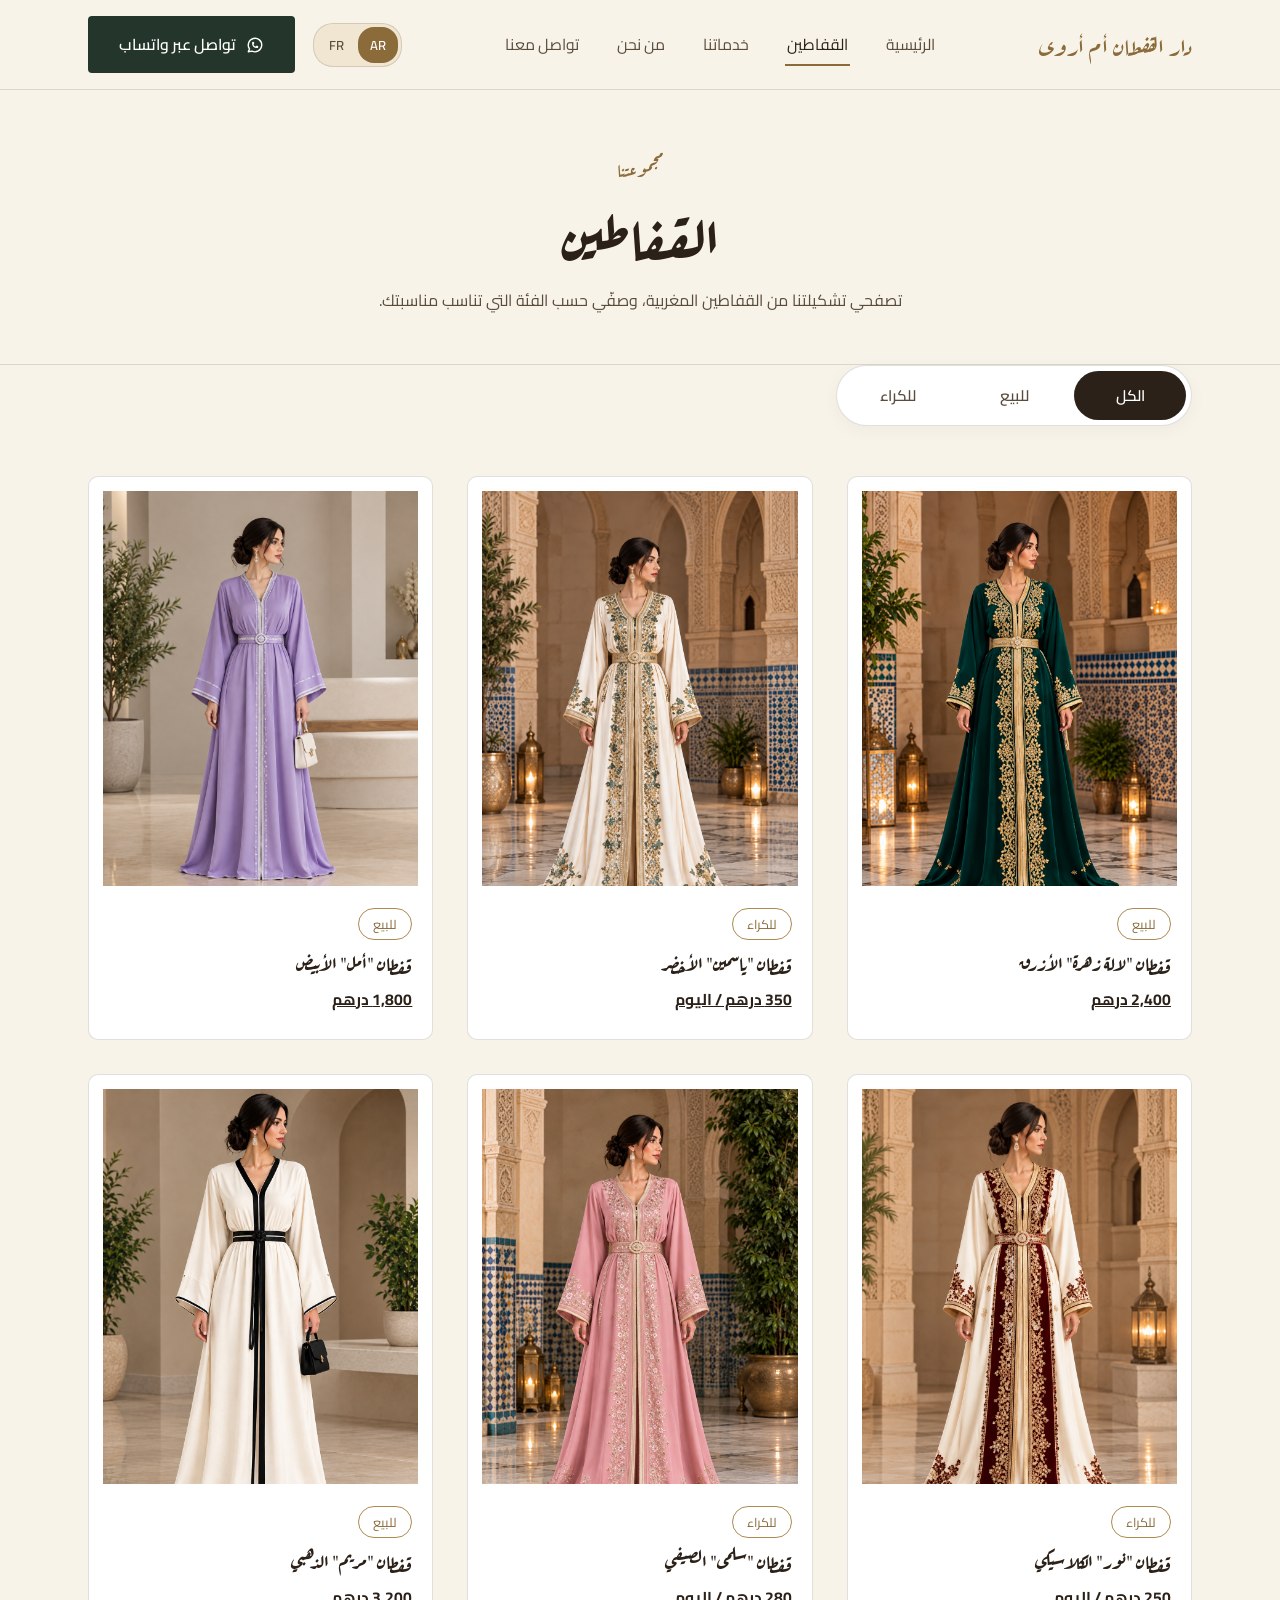
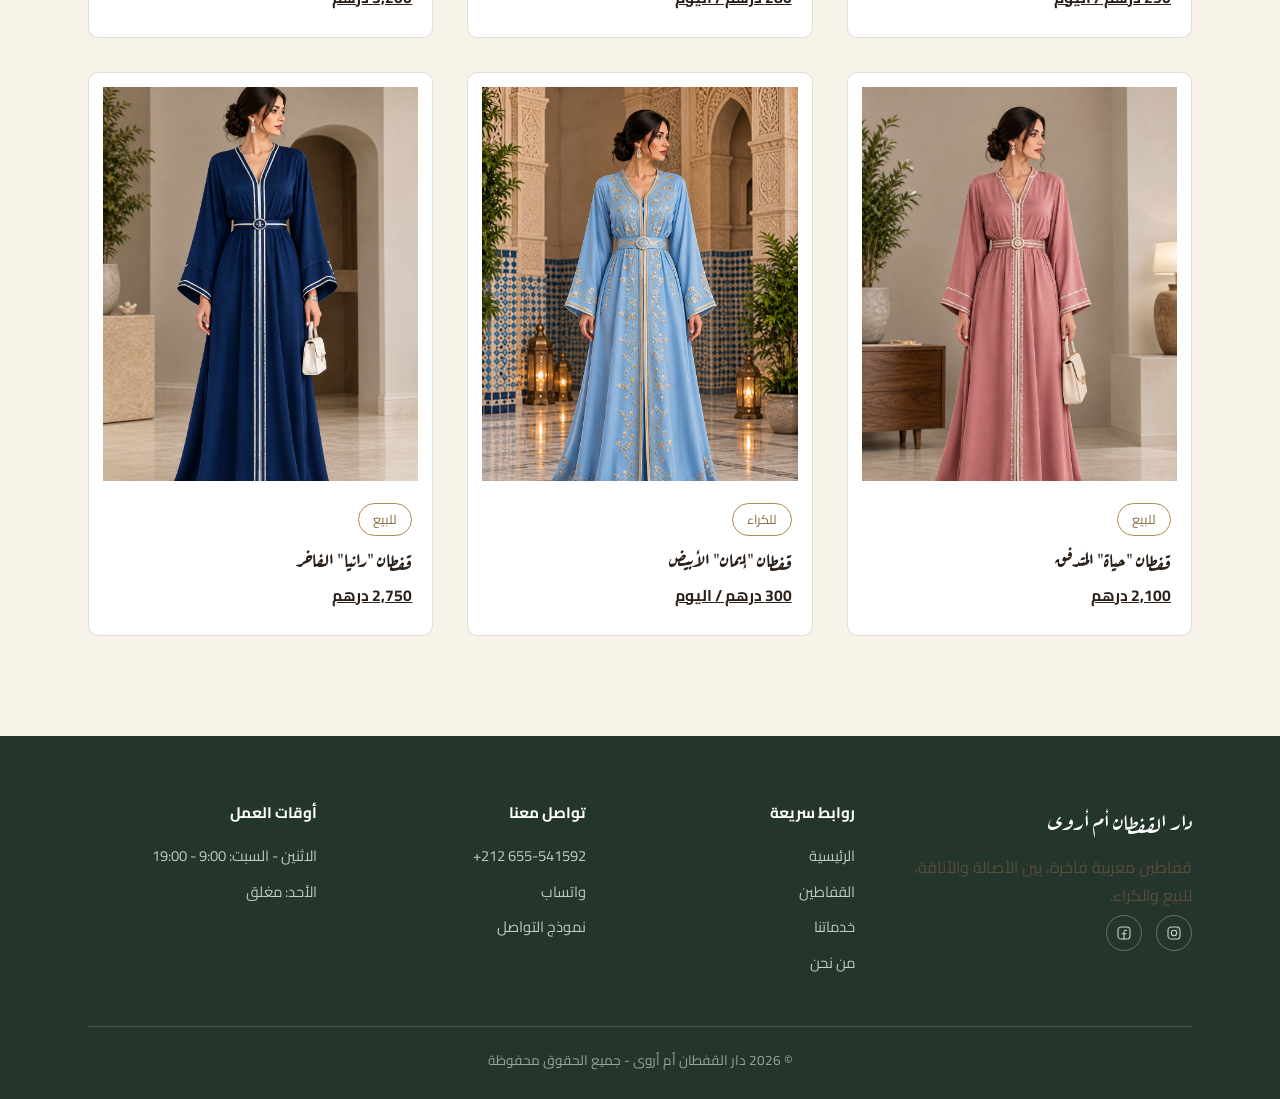
==== caftans.html @ d57d24d6 "Add files via upload" ====
<!DOCTYPE html>
<html lang="ar" dir="rtl">
<head>
<meta charset="UTF-8">
<meta name="viewport" content="width=device-width, initial-scale=1.0">
<title data-i18n="caf_title">القفاطين | دار القفطان أم أروى</title>
<meta name="description" content="تصفحي مجموعة قفاطين دار القفطان أم أروى: قفاطين الأعراس، المناسبات، والتصاميم العصرية، للبيع والكراء بمدينة تاحناوت." data-i18n-attr="content:caf_meta_desc">
<link rel="preconnect" href="https://fonts.googleapis.com">
<link rel="preconnect" href="https://fonts.gstatic.com" crossorigin>
<link href="https://fonts.googleapis.com/css2?family=Aref+Ruqaa:wght@400;700&family=Cormorant+Garamond:ital,wght@1,600&family=Cairo:wght@400;500;600;700&display=swap" rel="stylesheet">
<link rel="stylesheet" href="style.css">
</head>
<body>

<!-- ============ Header / Navbar ============ -->
<header class="site-header">
  <div class="nav-wrap">
    <a href="index.html" class="logo"><span data-i18n="brand_prefix">دار القفطان</span> <span data-i18n="brand_name">أم أروى</span></a>

    <nav class="nav-links">
      <a href="index.html" data-i18n="nav_home">الرئيسية</a>
      <a href="caftans.html" class="active" data-i18n="nav_caftans">القفاطين</a>
      <a href="services.html" data-i18n="nav_services">خدماتنا</a>
      <a href="about.html" data-i18n="nav_about">من نحن</a>
      <a href="contact.html" data-i18n="nav_contact">تواصل معنا</a>
    </nav>

    <div class="nav-cta">
      <div class="lang-switch" role="group" data-i18n-attr="aria-label:lang_switch_aria">
        <button type="button" class="lang-btn active" data-lang="ar">AR</button>
        <button type="button" class="lang-btn" data-lang="fr">FR</button>
      </div>
      <a class="btn btn-whatsapp" href="https://wa.me/212655541592" target="_blank" rel="noopener">
        <svg viewBox="0 0 24 24" fill="none" stroke="currentColor" stroke-width="1.8" stroke-linecap="round" stroke-linejoin="round"><path d="M3 21l1.65-3.8a9 9 0 1 1 3.4 2.9L3 21"/><path d="M9 10a.5.5 0 0 0 1 0v-1a.5.5 0 0 0-1 0v1a5 5 0 0 0 5 5h1a.5.5 0 0 0 0-1h-1a.5.5 0 0 0 0 1"/></svg>
        <span data-i18n="whatsapp_short">تواصل عبر واتساب</span>
      </a>
    </div>

    <button class="hamburger" aria-label="فتح القائمة" data-i18n-attr="aria-label:hamburger_aria">
      <span></span><span></span><span></span>
    </button>
  </div>

  <div class="mobile-panel">
    <a href="index.html" data-i18n="nav_home">الرئيسية</a>
    <a href="caftans.html" data-i18n="nav_caftans">القفاطين</a>
    <a href="services.html" data-i18n="nav_services">خدماتنا</a>
    <a href="about.html" data-i18n="nav_about">من نحن</a>
    <a href="contact.html" data-i18n="nav_contact">تواصل معنا</a>
    <a href="https://wa.me/212655541592" target="_blank" rel="noopener" style="color:var(--gold-deep); font-weight:700;" data-i18n="whatsapp_short">تواصل عبر واتساب</a>
    <div class="lang-switch" role="group" data-i18n-attr="aria-label:lang_switch_aria">
      <button type="button" class="lang-btn active" data-lang="ar">AR</button>
      <button type="button" class="lang-btn" data-lang="fr">FR</button>
    </div>
  </div>
</header>

<!-- ============ Page header ============ -->
<section class="page-header">
  <div class="container">
    <span class="eyebrow-gold" data-i18n="caf_header_eyebrow">مجموعتنا</span>
    <h1 data-i18n="caf_header_h1">القفاطين</h1>
    <p data-i18n="caf_header_p">تصفحي تشكيلتنا من القفاطين المغربية، وصفّي حسب الفئة التي تناسب مناسبتك.</p>
  </div>
</section>

<!-- ============ Filter bar ============ -->
<div class="container">
  <div class="filter-bar">
    <button class="filter-btn active" data-filter="all" data-i18n="filter_all">الكل</button>
    
  
    <button class="filter-btn" data-filter="sale" data-i18n="filter_sale">للبيع</button>
    <button class="filter-btn" data-filter="rent" data-i18n="filter_rent">للكراء</button>
  </div>
</div>

<!-- ============ Gallery ============
  هيكل المعرض:
  • المجموعة 1 (4 بطاقات): البطاقات 2، 4، 5، 8  ← data-category="rent occasions"  (للكراء + قفاطين المناسبات)
  • المجموعة 2 (5 بطاقات): البطاقات 1، 3، 6، 7، 9 ← data-category="sale modern"      (للبيع + تصاميم عصرية)
  • فلتر "الكل" يعرض البطاقات التسع.

  طريقة التعديل:
  • رابط الصورة: غيّري src داخل <img> في كل بطاقة.
  • نقل بطاقة من مجموعة إلى أخرى: بدّلي data-category (rent occasions  أو  sale modern).
  • النصوص (الاسم، الوصف، السعر، الوسم): تُعدَّل في i18n.js (caf1_... إلى caf9_...).
============================================ -->
<div class="container">
  <div class="gallery-grid">

    <!-- بطاقة 1 --> 
    <div class="caftan-card" data-category="rent accations">
      <div class="img-wrap"><img src="1.png" alt="قفطان مغربي أزرق للأعراس" data-i18n-attr="alt:caf1_alt"></div>
      <div class="card-body">
        <span class="tag" data-i18n="caf1_tag">للبيع</span>
        <h3 data-i18n="caf1_title">قفطان "لالة زهرة" الأزرق</h3>
      
        <span class="price" data-i18n="caf1_price">2,400 درهم</span>
      </div>
    </div>

    <!-- بطاقة 2 --> 
    <div class="caftan-card" data-category="rent occasions">
      <div class="img-wrap"><img src="2.png" alt="قفطان مغربي أخضر عصري" data-i18n-attr="alt:caf2_alt"></div>
      <div class="card-body">
        <span class="tag" data-i18n="caf2_tag">للكراء</span>
        <h3 data-i18n="caf2_title">قفطان "ياسمين" الأخضر</h3>
      
        <span class="price" data-i18n="caf2_price">350 درهم / اليوم</span>
      </div>
    </div>

    <!-- بطاقة 3 --> 
    <div class="caftan-card" data-category="sale modern">
      <div class="img-wrap"><img src="9.png" alt="قفطان مغربي أبيض بالدانتيل" data-i18n-attr="alt:caf3_alt"></div>
      <div class="card-body">
        <span class="tag" data-i18n="caf3_tag">للبيع</span>
        <h3 data-i18n="caf3_title">قفطان "أمل" الأبيض</h3>
        
        <span class="price" data-i18n="caf3_price">1,800 درهم</span>
      </div>
    </div>

    <!-- بطاقة 4 --> 
    <div class="caftan-card" data-category="rent occasions">
      <div class="img-wrap"><img src="3.png" alt="قفطان مغربي كلاسيكي أبيض" data-i18n-attr="alt:caf4_alt"></div>
      <div class="card-body">
        <span class="tag" data-i18n="caf4_tag">للكراء</span>
        <h3 data-i18n="caf4_title">قفطان "نور" الكلاسيكي</h3>
        
        <span class="price" data-i18n="caf4_price">250 درهم / اليوم</span>
      </div>
    </div>

    <!-- بطاقة 5 --> 
    <div class="caftan-card" data-category="rent occasions">
      <div class="img-wrap"><img src="4.png" alt="قفطان مغربي خفيف صيفي" data-i18n-attr="alt:caf5_alt"></div>
      <div class="card-body">
        <span class="tag" data-i18n="caf5_tag">للكراء</span>
        <h3 data-i18n="caf5_title">قفطان "سلمى" الصيفي</h3>
        
        <span class="price" data-i18n="caf5_price">280 درهم / اليوم</span>
      </div>
    </div>

    <!-- بطاقة 6 --> 
    <div class="caftan-card" data-category="sale modern">
      <div class="img-wrap"><img src="8.png" alt="قفطان مغربي فاخر بتطريز ذهبي" data-i18n-attr="alt:caf6_alt"></div>
      <div class="card-body">
        <span class="tag" data-i18n="caf6_tag">للبيع</span>
        <h3 data-i18n="caf6_title">قفطان "مريم" الذهبي</h3>
        
        <span class="price" data-i18n="caf6_price">3,200 درهم</span>
      </div>
    </div>

    <!-- بطاقة 7 --> 
    <div class="caftan-card" data-category="sale modern">
      <div class="img-wrap"><img src="7.png" alt="قفطان مغربي متدفق فاخر" data-i18n-attr="alt:caf7_alt"></div>
      <div class="card-body">
        <span class="tag" data-i18n="caf7_tag">للبيع</span>
        <h3 data-i18n="caf7_title">قفطان "حياة" المتدفق</h3>
        
        <span class="price" data-i18n="caf7_price">2,100 درهم</span>
      </div>
    </div>

    <!-- بطاقة 8 --> 
    <div class="caftan-card" data-category="rent occasions">
      <div class="img-wrap"><img src="5.png" alt="قفطان مغربي أبيض عصري" data-i18n-attr="alt:caf8_alt"></div>
      <div class="card-body">
        <span class="tag" data-i18n="caf8_tag">للكراء</span>
        <h3 data-i18n="caf8_title">قفطان "إيمان" الأبيض</h3>
        
        <span class="price" data-i18n="caf8_price">300 درهم / اليوم</span>
      </div>
    </div>

    <!-- بطاقة 9 --> 
    <div class="caftan-card" data-category="sale modern">
      <div class="img-wrap"><img src="6.png" alt="قفطان مغربي أبيض للمناسبات" data-i18n-attr="alt:caf9_alt"></div>
      <div class="card-body">
        <span class="tag" data-i18n="caf9_tag">للبيع</span>
        <h3 data-i18n="caf9_title">قفطان "رانيا" الفاخر</h3>
     
        <span class="price" data-i18n="caf9_price">2,750 درهم</span>
      </div>
    </div>

  </div>
</div>

<!-- ============ Modal ============ -->
<div class="modal-overlay" id="caftan-modal">
  <div class="modal-box">
    <button class="modal-close" aria-label="إغلاق" data-i18n-attr="aria-label:modal_close_aria">✕</button>
    <img class="modal-img" src="" alt="">
    <div class="modal-info">
      <div class="modal-price-row">
        <span class="tag modal-tag"></span>
        <span class="price modal-price"></span>
      </div>
      <h3 class="modal-title"></h3>
      <p class="modal-desc"></p>
      <a class="btn btn-whatsapp" href="https://wa.me/212655541592" target="_blank" rel="noopener">
        <svg viewBox="0 0 24 24" fill="none" stroke="currentColor" stroke-width="1.8" stroke-linecap="round" stroke-linejoin="round"><path d="M3 21l1.65-3.8a9 9 0 1 1 3.4 2.9L3 21"/><path d="M9 10a.5.5 0 0 0 1 0v-1a.5.5 0 0 0-1 0v1a5 5 0 0 0 5 5h1a.5.5 0 0 0 0-1h-1a.5.5 0 0 0 0 1"/></svg>
        <span data-i18n="modal_whatsapp">استفسار عبر واتساب</span>
      </a>
    </div>
  </div>
</div>

<!-- ============ Footer ============ -->
<footer class="site-footer">
  <div class="container">
    <div class="footer-grid">
      <div>
        <div class="footer-logo" data-i18n="brand_full">دار القفطان أم أروى</div>
        <p data-i18n="footer_tagline">قفاطين مغربية فاخرة، بين الأصالة والأناقة، للبيع والكراء.</p>
        <div class="footer-social">
          <a href="#" aria-label="Instagram"><svg viewBox="0 0 24 24" fill="none" stroke="currentColor" stroke-width="1.6" stroke-linecap="round" stroke-linejoin="round"><rect x="3" y="3" width="18" height="18" rx="5"/><circle cx="12" cy="12" r="4"/><circle cx="17.5" cy="6.5" r="0.8" fill="currentColor" stroke="none"/></svg></a>
          <a href="#" aria-label="Facebook"><svg viewBox="0 0 24 24" fill="none" stroke="currentColor" stroke-width="1.6" stroke-linecap="round" stroke-linejoin="round"><rect x="3" y="3" width="18" height="18" rx="5"/><path d="M16 8h-1.5a2.5 2.5 0 0 0-2.5 2.5V21M9 13h6"/></svg></a>
        </div>
      </div>
      <div class="footer-col">
        <h4 data-i18n="footer_quicklinks">روابط سريعة</h4>
        <a href="index.html" data-i18n="nav_home">الرئيسية</a>
        <a href="caftans.html" data-i18n="nav_caftans">القفاطين</a>
        <a href="services.html" data-i18n="nav_services">خدماتنا</a>
        <a href="about.html" data-i18n="nav_about">من نحن</a>
      </div>
      <div class="footer-col">
        <h4 data-i18n="footer_contact_title">تواصل معنا</h4>
        <a href="tel:+212655541592"><bdi dir="ltr">+212 655-541592</bdi></a>
        <a href="https://wa.me/212655541592" target="_blank" rel="noopener" data-i18n="footer_whatsapp_label">واتساب</a>
        <a href="contact.html" data-i18n="footer_contact_form">نموذج التواصل</a>
      </div>
      <div class="footer-col">
        <h4 data-i18n="footer_hours_title">أوقات العمل</h4>
        <p data-i18n="footer_hours_weekdays">الاثنين - السبت: 9:00 - 19:00</p>
        <p data-i18n="footer_hours_sunday">الأحد: مغلق</p>
      </div>
    </div>
    <div class="footer-bottom" data-i18n="footer_copyright">© 2026 دار القفطان أم أروى - جميع الحقوق محفوظة</div>
  </div>
</footer>

<script src="i18n.js"></script>
<script src="script.js"></script>
</body>
</html>
---- style.css ----
/* ==========================================================================
   دار القفطان أم أروى — Stylesheet
   Design language: Moroccan riad-arch imagery, antique gold on ivory,
   deep emerald for grounding sections. Two typefaces only:
   "Aref Ruqaa" (calligraphic serif) for display, "Cairo" for everything else.
   ========================================================================== */

:root {
  /* Color tokens */
  --cream: #F8F3E8;
  --cream-deep: #F0E6D2;
  --ink: #2B2118;
  --ink-soft: #5A4C3C;
  --gold: #AD8A50;
  --gold-deep: #8A6B39;
  --gold-pale: #E4D3AC;
  --green: #24352B;
  --green-soft: #33473A;
  --white: #FFFFFF;
  --line: rgba(43, 33, 24, 0.14);

  /* Type */
  --font-display: "Aref Ruqaa", serif;
  --font-body: "Cairo", sans-serif;

  /* Layout */
  --max-width: 1160px;
  --arch-radius: 260px 260px 12px 12px;
  --arch-radius-sm: 160px 160px 8px 8px;
}

/* ---------- Reset ---------- */
* { box-sizing: border-box; margin: 0; padding: 0; }

html { scroll-behavior: smooth; }

body {
  font-family: var(--font-body);
  background: var(--cream);
  color: var(--ink);
  line-height: 1.75;
  font-size: 16px;
  direction: rtl;
  text-align: right;
  -webkit-font-smoothing: antialiased;
}

img { max-width: 100%; display: block; }

a { color: inherit; text-decoration: none; }

ul { list-style: none; }

button { font-family: inherit; cursor: pointer; }

.container {
  max-width: var(--max-width);
  margin: 0 auto;
  padding: 0 28px;
}

/* Respect reduced motion */
@media (prefers-reduced-motion: reduce) {
  html { scroll-behavior: auto; }
  * { animation-duration: 0.01ms !important; transition-duration: 0.01ms !important; }
}

/* Visible keyboard focus */
a:focus-visible,
button:focus-visible,
input:focus-visible,
textarea:focus-visible {
  outline: 2px solid var(--gold-deep);
  outline-offset: 3px;
}

/* ---------- Typography ---------- */
h1, h2, h3, .display {
  font-family: var(--font-display);
  font-weight: 700;
  color: var(--ink);
  line-height: 1.35;
}

h1 { font-size: clamp(2.4rem, 4.6vw, 3.6rem); }
h2 { font-size: clamp(1.9rem, 3.2vw, 2.5rem); }
h3 { font-size: 1.35rem; }

p { color: var(--ink-soft); max-width: 62ch; }

.eyebrow-gold {
  display: inline-block;
  color: var(--gold-deep);
  font-family: var(--font-display);
  font-size: 1.15rem;
  margin-bottom: 10px;
}

.section-head {
  max-width: 640px;
  margin-bottom: 44px;
}
.section-head.center {
  margin-left: auto;
  margin-right: auto;
  text-align: center;
}
.section-head p { margin-top: 14px; }
.section-head.center p { margin-left: auto; margin-right: auto; }

/* ---------- Buttons ---------- */
.btn {
  display: inline-flex;
  align-items: center;
  gap: 10px;
  padding: 14px 30px;
  border-radius: 4px;
  font-weight: 600;
  font-size: 0.98rem;
  border: 1.5px solid transparent;
  transition: transform 0.2s ease, background 0.2s ease, color 0.2s ease, border-color 0.2s ease;
}
.btn:hover { transform: translateY(-2px); }

.btn-gold {
  background: var(--gold-deep);
  color: var(--white);
}
.btn-gold:hover { background: var(--ink); }

.btn-outline {
  border-color: var(--ink);
  color: var(--ink);
  background: transparent;
}
.btn-outline:hover { border-color: var(--gold-deep); color: var(--gold-deep); }

.btn-outline-light {
  border-color: rgba(255,255,255,0.55);
  color: var(--white);
}
.btn-outline-light:hover { border-color: var(--gold-pale); color: var(--gold-pale); }

.btn-whatsapp {
  background: var(--green);
  color: var(--white);
}
.btn-whatsapp:hover { background: var(--gold-deep); }

.btn svg { width: 18px; height: 18px; flex-shrink: 0; }

/* ---------- Header / Nav ---------- */
.site-header {
  position: sticky;
  top: 0;
  z-index: 50;
  background: rgba(248, 243, 232, 0.94);
  backdrop-filter: blur(6px);
  border-bottom: 1px solid var(--line);
}

.nav-wrap {
  display: flex;
  align-items: center;
  justify-content: space-between;
  padding: 16px 28px;
  max-width: var(--max-width);
  margin: 0 auto;
}

.logo {
  font-family: var(--font-display);
  font-size: 1.5rem;
  color: var(--ink);
  letter-spacing: 0.5px;
}
.logo span { color: var(--gold-deep); }

.nav-links {
  display: flex;
  align-items: center;
  gap: 34px;
}

.nav-links a {
  font-size: 0.98rem;
  color: var(--ink-soft);
  position: relative;
  padding: 4px 2px;
}
.nav-links a:hover,
.nav-links a.active { color: var(--ink); }
.nav-links a.active::after {
  content: "";
  position: absolute;
  right: 0; left: 0;
  bottom: -4px;
  height: 2px;
  background: var(--gold-deep);
}

.nav-cta { display: flex; align-items: center; gap: 18px; }

.hamburger {
  display: none;
  flex-direction: column;
  gap: 5px;
  background: none;
  border: none;
  padding: 8px;
}
.hamburger span {
  width: 24px;
  height: 2px;
  background: var(--ink);
  transition: transform 0.25s ease, opacity 0.25s ease;
}

.mobile-panel {
  display: none;
  flex-direction: column;
  padding: 10px 28px 26px;
  border-top: 1px solid var(--line);
  background: var(--cream);
}
.mobile-panel a {
  padding: 13px 0;
  border-bottom: 1px solid var(--line);
  color: var(--ink-soft);
  font-size: 1.02rem;
}
.mobile-panel a:last-of-type { border-bottom: none; }

body.menu-open .mobile-panel { display: flex; }
body.menu-open .hamburger span:nth-child(1) { transform: translateY(7px) rotate(45deg); }
body.menu-open .hamburger span:nth-child(2) { opacity: 0; }
body.menu-open .hamburger span:nth-child(3) { transform: translateY(-7px) rotate(-45deg); }

/* ---------- Hero ---------- */
.hero {
  position: relative;
  min-height: calc(100vh - var(--header-h, 84px));
  min-height: calc(100svh - var(--header-h, 84px));
  display: flex;
  align-items: center;
  padding: 0;
  overflow: hidden;
  color: var(--white);
}

.hero-image-wrap {
  position: absolute;
  inset: 0;
  z-index: 0;
}
.hero-image-wrap img {
  width: 100%;
  height: 100%;
  object-fit: cover;
  border-radius: 0;
  box-shadow: none;
}

.hero-overlay {
  position: absolute;
  inset: 0;
  z-index: 1;
  background:
    linear-gradient(0deg, rgba(20,15,10,0.75) 0%, rgba(20,15,10,0.25) 42%, rgba(20,15,10,0.55) 100%);
}

.hero .container.hero-inner {
  position: relative;
  z-index: 2;
  display: block;
  padding: 110px 0 90px;
}

.hero-text { max-width: 680px; }
.hero-text .eyebrow-gold { display: block; color: var(--gold-pale); }
.hero-text h1 { margin-bottom: 22px; color: var(--white); }
.hero-text p { font-size: 1.08rem; margin-bottom: 34px; color: rgba(255,255,255,0.88); }
.hero-actions { display: flex; flex-wrap: wrap; gap: 10px; }
.hero-actions .btn { padding: 13px 18px; font-size: 0.88rem; white-space: nowrap; }
@media (max-width: 480px) {
  .hero-actions { gap: 8px; }
  .hero-actions .btn { padding: 11px 13px; font-size: 0.8rem; }

  html[lang="fr"] .logo { font-size: 1.05rem; }
}

.hero-scroll {
  position: absolute;
  left: 50%;
  bottom: 30px;
  z-index: 2;
  transform: translateX(-50%);
  color: var(--white);
  opacity: 0.85;
  animation: heroScrollBounce 1.8s ease-in-out infinite;
}
.hero-scroll svg { width: 26px; height: 26px; display: block; }
@keyframes heroScrollBounce {
  0%, 100% { transform: translate(-50%, 0); }
  50% { transform: translate(-50%, 10px); }
}


/* ---------- About strip ---------- */
.about-strip {
  padding: 90px 0;
  background: var(--cream-deep);
}
.about-strip .container {
  display: grid;
  grid-template-columns: 0.85fr 1.15fr;
  gap: 60px;
  align-items: center;
}
.about-strip img {
  width: 100%;
  aspect-ratio: 4 / 5;
  object-fit: cover;
  border-radius: var(--arch-radius-sm);
}
.about-strip p { margin-bottom: 16px; }

/* ---------- Product / caftan cards ---------- */
.section { padding: 96px 0; }

.card-grid {
  display: grid;
  grid-template-columns: repeat(3, 1fr);
  gap: 34px;
}

.caftan-card {
  background: var(--white);
  border: 1px solid var(--line);
  border-radius: 10px;
  overflow: hidden;
  display: flex;
  flex-direction: column;
}

.caftan-card .img-wrap {
  aspect-ratio: 4 / 5;
  overflow: hidden;
  border-radius: 0;
  margin: 14px 14px 0;
}
.caftan-card img { width: 100%; height: 100%; object-fit: cover; }

.caftan-card .card-body {
  padding: 22px 20px 26px;
  display: flex;
  flex-direction: column;
  gap: 10px;
  flex: 1;
}

.tag {
  display: inline-flex;
  align-self: flex-start;
  font-size: 0.8rem;
  color: var(--gold-deep);
  border: 1px solid var(--gold);
  border-radius: 30px;
  padding: 4px 14px;
}

.price-row {
  display: flex;
  align-items: center;
  justify-content: space-between;
  gap: 10px;
}
.price {
  font-weight: 700;
  color: var(--ink);
  font-size: 0.98rem;
  white-space: nowrap;
  text-decoration: underline;
}

.modal-price-row {
  display: flex;
  align-items: center;
  justify-content: space-between;
  gap: 10px;
  margin-bottom: 14px;
}
.modal-price-row .modal-tag { margin-bottom: 0; }
.modal-price-row .modal-price { font-size: 1.1rem; }

.caftan-card h3 { font-size: 1.2rem; }
.caftan-card p { font-size: 0.94rem; margin-bottom: 6px; }

.card-link {
  margin-top: auto;
  font-weight: 700;
  color: var(--ink);
  border-bottom: 1.5px solid var(--gold-deep);
  align-self: flex-start;
  padding-bottom: 2px;
  font-size: 0.94rem;
}
.card-link:hover { color: var(--gold-deep); }

.section-footer-link {
  text-align: center;
  margin-top: 50px;
}

/* ---------- Why us ---------- */
.why-us {
  background: var(--green);
  padding: 90px 0;
}
.why-us .section-head h2,
.why-us .section-head p { color: var(--white); }
.why-us .section-head p { color: rgba(255,255,255,0.75); }
.why-us .eyebrow-gold { color: var(--gold-pale); }

.why-grid {
  display: grid;
  grid-template-columns: repeat(4, 1fr);
  gap: 30px;
}
.why-item {
  padding: 30px 22px;
  border: 1px solid rgba(255,255,255,0.16);
  border-radius: 8px;
}
.why-item .icon {
  width: 42px; height: 42px;
  margin-bottom: 18px;
  color: var(--gold-pale);
}
.why-item h3 { color: var(--white); font-size: 1.08rem; margin-bottom: 8px; }
.why-item p { color: rgba(255,255,255,0.72); font-size: 0.93rem; }

/* ---------- CTA banner ---------- */
.cta-banner {
  background: var(--ink);
  padding: 80px 0;
  text-align: center;
}
.cta-banner h2 { color: var(--white); margin-bottom: 28px; }
.cta-banner .btn-gold { font-size: 1.05rem; padding: 17px 38px; }

/* ---------- Footer ---------- */
.site-footer {
  background: var(--green);
  color: rgba(255,255,255,0.78);
  padding: 64px 0 26px;
}
.footer-grid {
  display: grid;
  grid-template-columns: 1.3fr 1fr 1fr 1fr;
  gap: 40px;
  padding-bottom: 40px;
  border-bottom: 1px solid rgba(255,255,255,0.14);
}
.footer-logo {
  font-family: var(--font-display);
  color: var(--white);
  font-size: 1.4rem;
  margin-bottom: 14px;
}
.footer-col h4 {
  color: var(--white);
  font-size: 0.95rem;
  margin-bottom: 16px;
  font-weight: 700;
}
.footer-col a, .footer-col p { display: block; font-size: 0.92rem; margin-bottom: 10px; color: rgba(255,255,255,0.72); }
.footer-col a:hover { color: var(--gold-pale); }
.footer-social { display: flex; gap: 14px; margin-top: 6px; }
.footer-social a {
  width: 36px; height: 36px;
  border: 1px solid rgba(255,255,255,0.3);
  border-radius: 50%;
  display: flex; align-items: center; justify-content: center;
}
.footer-social svg { width: 16px; height: 16px; }
.footer-bottom {
  padding-top: 22px;
  font-size: 0.85rem;
  text-align: center;
  color: rgba(255,255,255,0.55);
}

/* ---------- Page header (inner pages) ---------- */
.page-header {
  padding: 62px 0 50px;
  text-align: center;
  border-bottom: 1px solid var(--line);
}
.page-header .eyebrow-gold { display: block; }
.page-header p { margin: 14px auto 0; }

/* ---------- Caftans / gallery page ---------- */
.filter-wrap {
  display: flex;
  flex-direction: column;
  align-items: center;
  gap: 14px;
  padding: 44px 0 0;
}
.filter-label {
  font-size: 0.82rem;
  letter-spacing: 0.04em;
  color: var(--ink-soft);
}
.filter-bar {
  display: inline-flex;
  gap: 4px;
  padding: 5px;
  background: var(--white);
  border: 1px solid var(--line);
  border-radius: 40px;
  box-shadow: 0 4px 18px rgba(0, 0, 0, 0.04);
  max-width: 100%;
}
.filter-btn {
  display: inline-flex;
  align-items: center;
  justify-content: center;
  gap: 8px;
  min-width: 112px;
  background: transparent;
  border: 0;
  padding: 10px 22px;
  border-radius: 30px;
  font-size: 0.95rem;
  font-weight: 600;
  color: var(--ink-soft);
  cursor: pointer;
  transition: background 0.25s ease, color 0.25s ease;
}
.filter-btn:hover { color: var(--ink); background: rgba(0, 0, 0, 0.04); }
.filter-btn:focus-visible { outline: 2px solid var(--gold); outline-offset: 2px; }
.filter-btn.active,
.filter-btn.active:hover {
  background: var(--ink);
  color: var(--white);
}
.filter-count {
  min-width: 22px;
  padding: 1px 7px;
  border-radius: 12px;
  background: rgba(0, 0, 0, 0.07);
  font-size: 0.75rem;
  font-weight: 600;
  line-height: 1.6;
  text-align: center;
}
.filter-count:empty { display: none; }
.filter-btn.active .filter-count { background: rgba(255, 255, 255, 0.2); }

@media (max-width: 480px) {
  .filter-bar { width: 100%; }
  .filter-btn { flex: 1; min-width: 0; padding: 10px 8px; font-size: 0.88rem; }
}

.gallery-grid {
  display: grid;
  grid-template-columns: repeat(3, 1fr);
  gap: 34px;
  padding: 50px 0 100px;
}
.gallery-grid .caftan-card { cursor: pointer; }
.gallery-grid .caftan-card.hidden { display: none; }

/* ---------- Modal (caftan detail) ---------- */
.modal-overlay {
  position: fixed; inset: 0;
  background: rgba(43, 33, 24, 0.6);
  display: none;
  align-items: center;
  justify-content: center;
  padding: 24px;
  z-index: 100;
}
.modal-overlay.open { display: flex; }

.modal-box {
  background: var(--cream);
  border-radius: 14px;
  max-width: 780px;
  width: 100%;
  max-height: 90vh;
  overflow-y: auto;
  display: grid;
  grid-template-columns: 1fr 1fr;
  position: relative;
}
.modal-box img {
  width: 100%;
  height: 100%;
  min-height: 320px;
  object-fit: cover;
  border-radius: 14px 0 0 14px;
}
.modal-info { padding: 36px 30px; }
.modal-info .tag { margin-bottom: 14px; }
.modal-info h3 { font-size: 1.5rem; margin-bottom: 12px; }
.modal-info p { margin-bottom: 22px; }
.modal-close {
  position: absolute;
  top: 16px; left: 16px;
  width: 34px; height: 34px;
  background: var(--white);
  border-radius: 50%;
  display: flex; align-items: center; justify-content: center;
  border: 1px solid var(--line);
  font-size: 1.1rem;
  color: var(--ink);
}

/* ---------- Services page ---------- */
.services-grid {
  display: grid;
  grid-template-columns: repeat(3, 1fr);
  gap: 30px;
}
.service-card {
  background: var(--white);
  border: 1px solid var(--line);
  border-radius: 10px;
  padding: 40px 30px;
}
.service-card .icon {
  width: 46px; height: 46px;
  color: var(--gold-deep);
  margin-bottom: 22px
}
.service-card h3 { margin-bottom: 12px; }
.service-card p { font-size: 0.95rem; }

/* ---------- About page ---------- */
.about-hero {
  padding: 70px 0 30px;
}
.about-hero .container {
  display: block;
  max-width: 720px;
  margin: 0 auto;
  text-align: center;
}
.about-hero p { margin-bottom: 16px; }

.mission-vision {
  padding: 30px 0 100px;
}
.mv-grid {
  display: grid;
  grid-template-columns: 1fr 1fr;
  gap: 30px;
}
.mv-card {
  background: var(--cream-deep);
  border-radius: 10px;
  padding: 36px 32px;
  border-right: 3px solid var(--gold-deep);
}
.mv-card h3 { margin-bottom: 12px; }
.mv-card p { font-size: 0.96rem; }

/* ---------- Contact page ---------- */
.contact-wrap {
  padding: 60px 0 100px;
  display: grid;
  grid-template-columns: 1fr;
  gap: 56px;
  max-width: 620px;
  margin: 0 auto;
}
.contact-info-card {
  background: var(--green);
  color: var(--white);
  border-radius: 12px;
  padding: 40px 34px;
}
.contact-info-card h3 { color: var(--white); font-size: 1.15rem; margin: 26px 0 14px; }
.contact-info-card h3:first-of-type { margin-top: 4px; }
.contact-info-card p, .contact-info-card a { color: rgba(255,255,255,0.82); font-size: 0.96rem; }
.contact-row {
  display: flex;
  gap: 14px;
  align-items: flex-start;
  margin-bottom: 22px;
}
.contact-row .icon { width: 22px; height: 22px; flex-shrink: 0; color: var(--gold-pale); margin-top: 3px; }
.contact-actions { display: flex; flex-direction: column; gap: 14px; margin-top: 28px; }

.map-placeholder {
  margin-top: 26px;
  border-radius: 10px;
  overflow: hidden;
  border: 1px solid rgba(255,255,255,0.2);
}
.map-placeholder iframe { width: 100%; height: 220px; border: 0; filter: grayscale(0.3); }

/* ==========================================================================
   Responsive
   ========================================================================== */
@media (max-width: 980px) {
  .about-strip .container,
  .contact-wrap { grid-template-columns: 1fr; }
  .about-strip .container { text-align: center; }
  .about-strip img { max-width: 420px; margin: 0 auto; }

  .card-grid,
  .gallery-grid,
  .services-grid { grid-template-columns: repeat(2, 1fr); }

  .why-grid { grid-template-columns: repeat(2, 1fr); }
  .footer-grid { grid-template-columns: 1fr 1fr; }
  .mv-grid { grid-template-columns: 1fr; }
  .modal-box { grid-template-columns: 1fr; }
  .modal-box img { border-radius: 14px 14px 0 0; min-height: 240px; }
}

@media (max-width: 720px) {
  .nav-links, .nav-cta .btn { display: none; }
  .hamburger { display: flex; }

  .hero { min-height: calc(100svh - var(--header-h, 70px)); }
  .hero .container.hero-inner { padding: 80px 0 70px; }
  .hero-text h1 { font-size: 2.1rem; }

  .section { padding: 64px 0; }
  .about-strip { padding: 64px 0; }
  .why-us, .cta-banner { padding: 64px 0; }

  .card-grid,
  .gallery-grid,
  .services-grid,
  .why-grid { grid-template-columns: 1fr; }

  .footer-grid { grid-template-columns: 1fr; gap: 30px; }
  .contact-wrap { padding: 40px 0 70px; }
}

/* ---------- Language switcher ---------- */
.lang-switch {
  display: flex;
  align-items: center;
  gap: 2px;
  background: var(--cream-deep);
  border: 1px solid var(--line);
  border-radius: 20px;
  padding: 3px;
}
.lang-btn {
  background: transparent;
  border: none;
  color: var(--ink-soft);
  font-family: var(--font-body);
  font-size: 0.82rem;
  font-weight: 600;
  padding: 6px 12px;
  border-radius: 16px;
  transition: background 0.2s ease, color 0.2s ease;
}
.lang-btn:hover { color: var(--ink); }
.lang-btn.active {
  background: var(--gold-deep);
  color: var(--white);
}
.mobile-panel .lang-switch {
  margin: 14px 0 4px;
  align-self: flex-start;
}

@media (max-width: 720px) {
  .nav-cta .lang-switch { display: none; }
}

/* ---------- LTR support (French / English) ----------
   The site is designed RTL-first for Arabic; these rules flip the
   handful of direction-specific declarations when French or English
   is active, without altering the Arabic (default) experience. */
html[dir="ltr"] body {
  direction: ltr;
  text-align: left;
}
html[dir="ltr"] .mv-card {
  border-right: none;
  border-left: 3px solid var(--gold-deep);
}

/* French logo: "Aref Ruqaa" has no Latin glyphs, so the header name
   uses an elegant italic serif instead, sized to stay on one line. */
html[lang="fr"] .logo {
  font-family: "Cormorant Garamond", serif;
  font-style: italic;
  font-weight: 600;
  font-size: 1.3rem;
  white-space: nowrap;
  letter-spacing: 0.2px;
}


/* ---------- Spacing under page titles (all languages) ----------
   Global reset zeroes heading margins, so the h1 sat directly on the
   paragraph below it on the About page. */
.about-hero .eyebrow-gold { margin-bottom: 14px; }
.about-hero h1 { margin-bottom: 24px; }

/* ---------- French refinements ----------
   "Aref Ruqaa" has no Latin glyphs, so French headings fell back to a
   huge default serif. Use the same italic serif as the logo, at a
   calmer size, and keep buttons on a single line. */
html[lang="fr"] h1 {
  font-family: "Cormorant Garamond", serif;
  font-style: italic;
  font-weight: 600;
  font-size: clamp(2rem, 3.6vw, 2.8rem);
  line-height: 1.2;
}
html[lang="fr"] .hero-text { max-width: 620px; }
html[lang="fr"] .hero-text h1 { margin-bottom: 18px; }
html[lang="fr"] .hero-text p { font-size: 1rem; line-height: 1.7; margin-bottom: 28px; }

html[lang="fr"] .nav-links { gap: 24px; }
html[lang="fr"] .nav-links a { white-space: nowrap; font-size: 0.92rem; }
html[lang="fr"] .nav-cta { gap: 12px; }
html[lang="fr"] .nav-cta .btn-whatsapp {
  white-space: nowrap;
  padding: 11px 18px;
  font-size: 0.88rem;
  gap: 8px;
}

@media (max-width: 1100px) {
  html[lang="fr"] .nav-links { gap: 16px; }
  html[lang="fr"] .nav-links a { font-size: 0.86rem; }
  html[lang="fr"] .nav-cta .btn-whatsapp { padding: 10px 14px; font-size: 0.82rem; }
}

@media (max-width: 720px) {
  html[lang="fr"] .hero-text h1 { font-size: 1.9rem; }
  html[lang="fr"] .hero-text p { font-size: 0.95rem; }
}

/* ---------- French: WhatsApp / CTA buttons on one line ----------
   Covers the large banner button above the footer (index, services,
   caftans) and the buttons on the contact page. */
html[lang="fr"] .cta-banner h2 {
  font-family: "Cormorant Garamond", serif;
  font-style: italic;
  font-weight: 600;
  line-height: 1.25;
}
html[lang="fr"] .cta-banner .btn-gold,
html[lang="fr"] .contact-actions .btn,
html[lang="fr"] .modal-info .btn {
  white-space: nowrap;
  font-size: 0.95rem;
  padding: 14px 26px;
  gap: 8px;
}

@media (max-width: 480px) {
  html[lang="fr"] .cta-banner .btn-gold,
  html[lang="fr"] .contact-actions .btn,
  html[lang="fr"] .modal-info .btn {
    font-size: 0.85rem;
    padding: 12px 16px;
  }
}
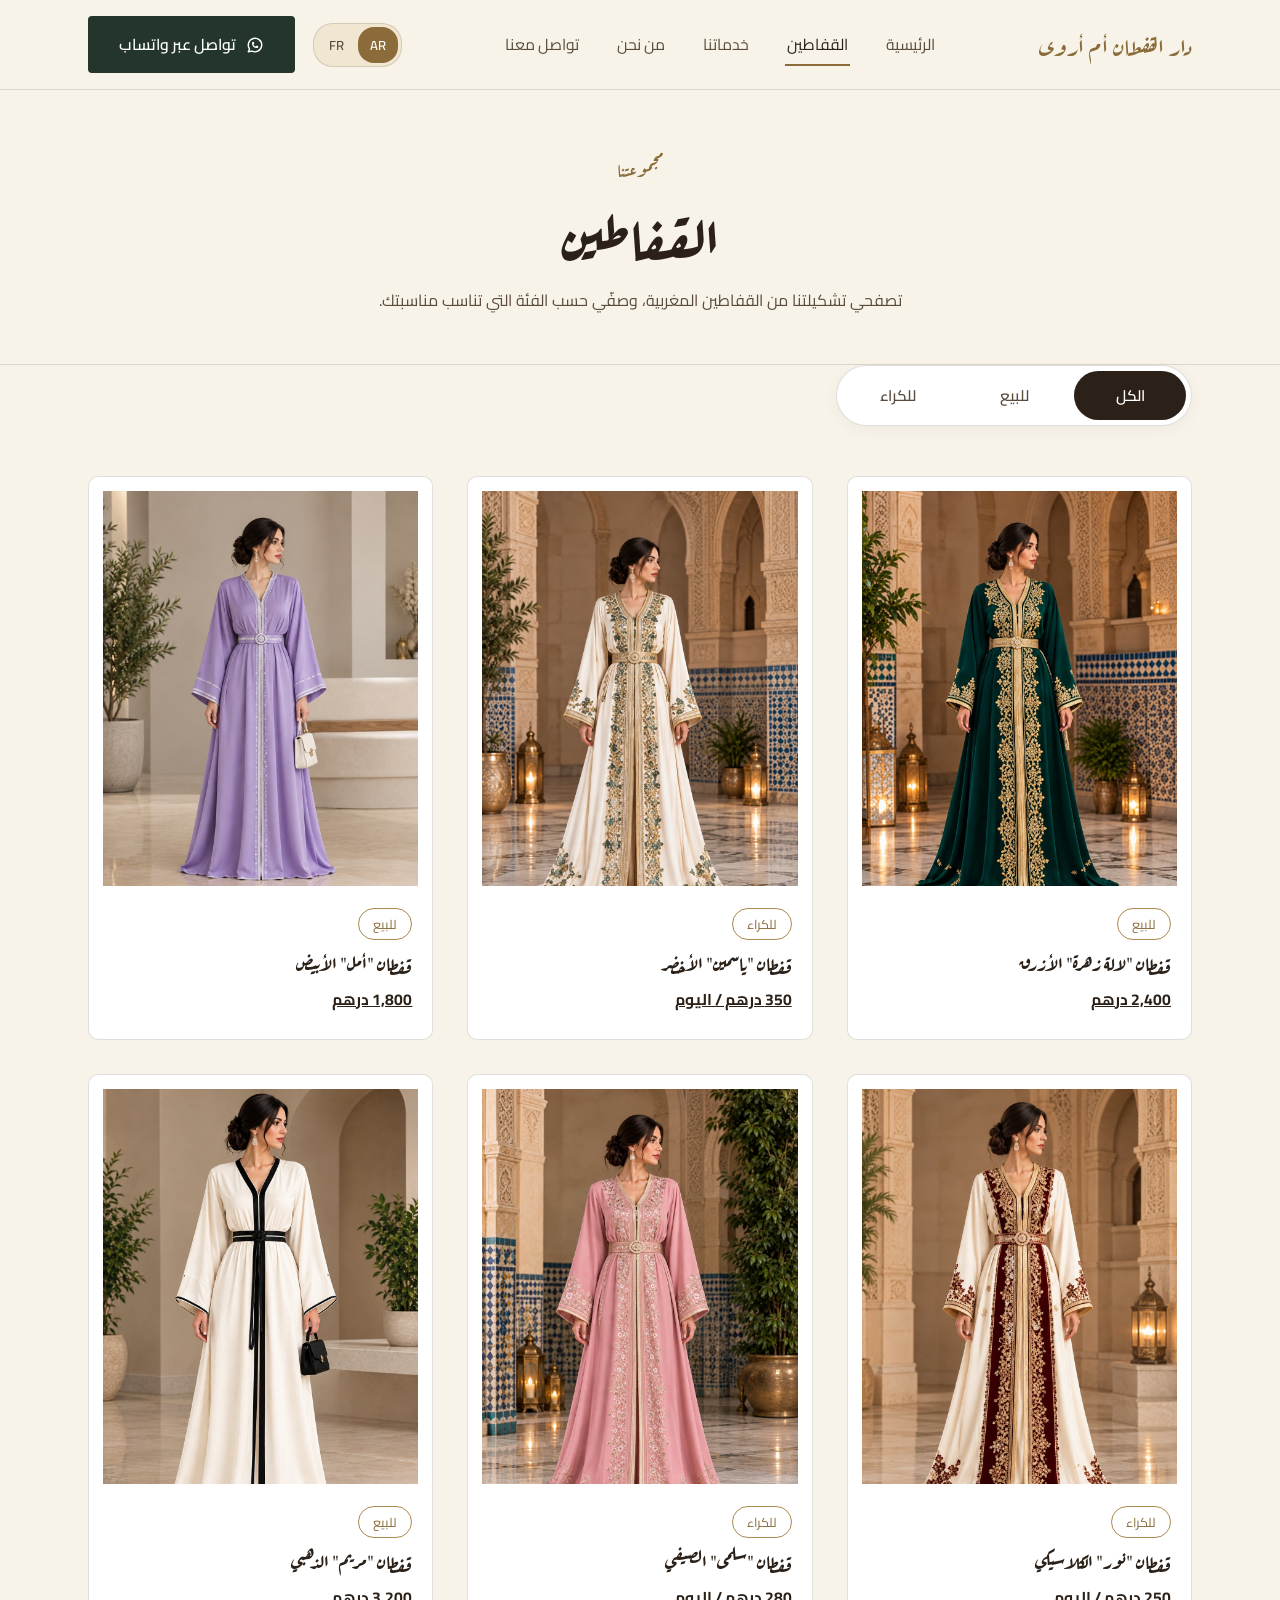
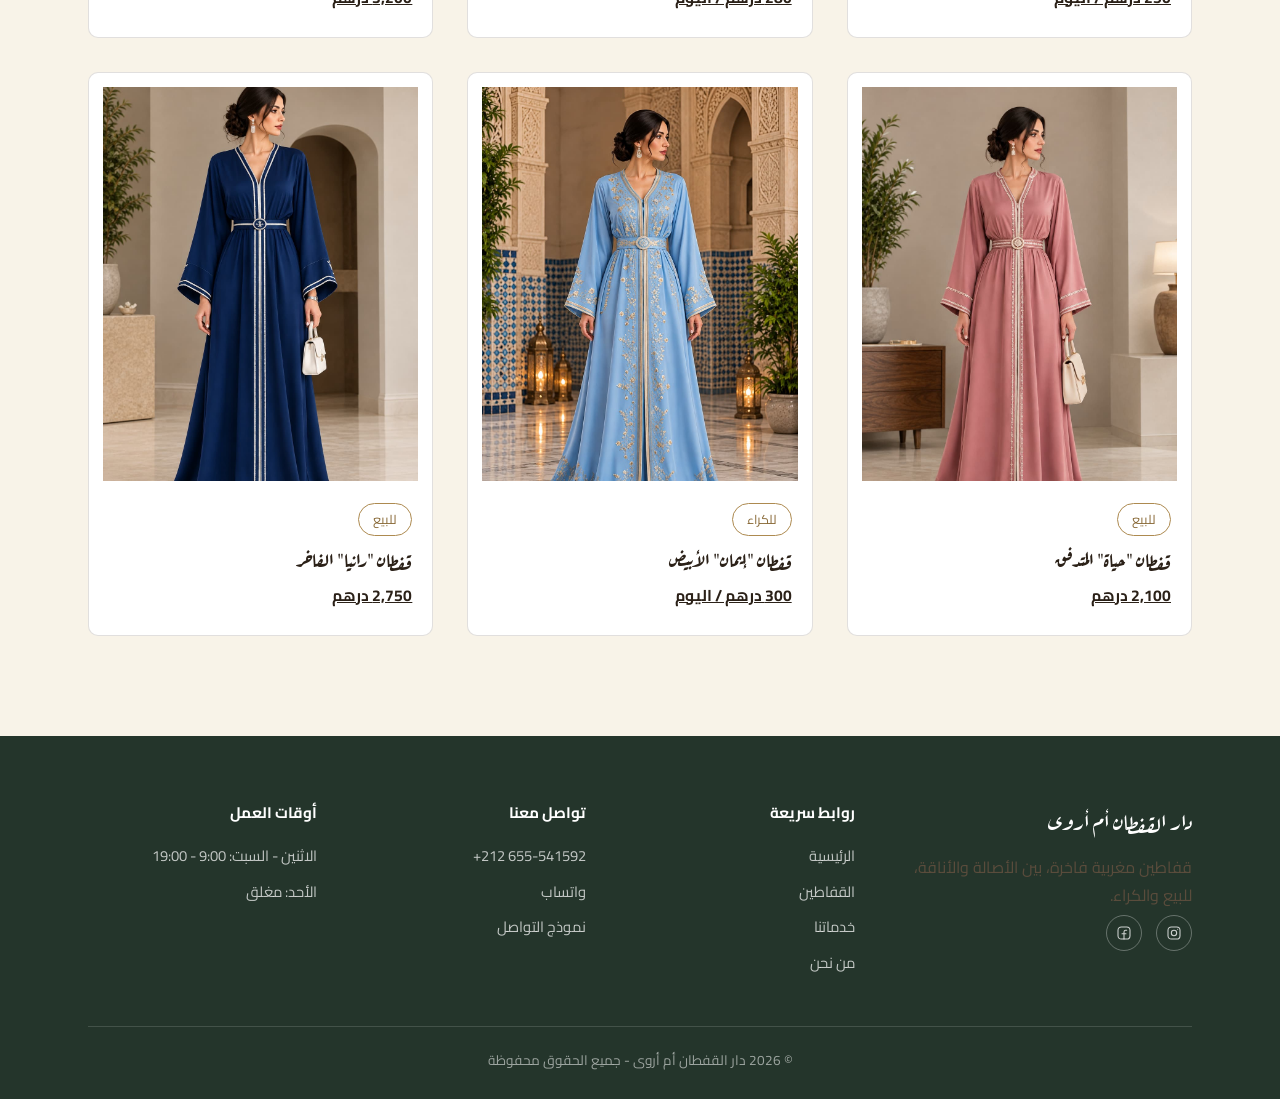
==== commit 887a3a2a: "Add files via upload" ====
--- a/caftans.html
+++ b/caftans.html
@@ -91,7 +91,7 @@
 
     <!-- بطاقة 1 --> 
     <div class="caftan-card" data-category="rent accations">
-      <div class="img-wrap"><img src="1.png" alt="قفطان مغربي أزرق للأعراس" data-i18n-attr="alt:caf1_alt"></div>
+      <div class="img-wrap"><img src="1.jpg" alt="قفطان مغربي أزرق للأعراس" data-i18n-attr="alt:caf1_alt"></div>
       <div class="card-body">
         <span class="tag" data-i18n="caf1_tag">للبيع</span>
         <h3 data-i18n="caf1_title">قفطان "لالة زهرة" الأزرق</h3>
@@ -102,7 +102,7 @@
 
     <!-- بطاقة 2 --> 
     <div class="caftan-card" data-category="rent occasions">
-      <div class="img-wrap"><img src="2.png" alt="قفطان مغربي أخضر عصري" data-i18n-attr="alt:caf2_alt"></div>
+      <div class="img-wrap"><img src="2.jpg" alt="قفطان مغربي أخضر عصري" data-i18n-attr="alt:caf2_alt"></div>
       <div class="card-body">
         <span class="tag" data-i18n="caf2_tag">للكراء</span>
         <h3 data-i18n="caf2_title">قفطان "ياسمين" الأخضر</h3>
@@ -113,7 +113,7 @@
 
     <!-- بطاقة 3 --> 
     <div class="caftan-card" data-category="sale modern">
-      <div class="img-wrap"><img src="9.png" alt="قفطان مغربي أبيض بالدانتيل" data-i18n-attr="alt:caf3_alt"></div>
+      <div class="img-wrap"><img src="9.jpg" alt="قفطان مغربي أبيض بالدانتيل" data-i18n-attr="alt:caf3_alt"></div>
       <div class="card-body">
         <span class="tag" data-i18n="caf3_tag">للبيع</span>
         <h3 data-i18n="caf3_title">قفطان "أمل" الأبيض</h3>
@@ -124,7 +124,7 @@
 
     <!-- بطاقة 4 --> 
     <div class="caftan-card" data-category="rent occasions">
-      <div class="img-wrap"><img src="3.png" alt="قفطان مغربي كلاسيكي أبيض" data-i18n-attr="alt:caf4_alt"></div>
+      <div class="img-wrap"><img src="3.jpg" alt="قفطان مغربي كلاسيكي أبيض" data-i18n-attr="alt:caf4_alt"></div>
       <div class="card-body">
         <span class="tag" data-i18n="caf4_tag">للكراء</span>
         <h3 data-i18n="caf4_title">قفطان "نور" الكلاسيكي</h3>
@@ -135,7 +135,7 @@
 
     <!-- بطاقة 5 --> 
     <div class="caftan-card" data-category="rent occasions">
-      <div class="img-wrap"><img src="4.png" alt="قفطان مغربي خفيف صيفي" data-i18n-attr="alt:caf5_alt"></div>
+      <div class="img-wrap"><img src="4.jpg" alt="قفطان مغربي خفيف صيفي" data-i18n-attr="alt:caf5_alt"></div>
       <div class="card-body">
         <span class="tag" data-i18n="caf5_tag">للكراء</span>
         <h3 data-i18n="caf5_title">قفطان "سلمى" الصيفي</h3>
@@ -146,7 +146,7 @@
 
     <!-- بطاقة 6 --> 
     <div class="caftan-card" data-category="sale modern">
-      <div class="img-wrap"><img src="8.png" alt="قفطان مغربي فاخر بتطريز ذهبي" data-i18n-attr="alt:caf6_alt"></div>
+      <div class="img-wrap"><img src="8.jpg" alt="قفطان مغربي فاخر بتطريز ذهبي" data-i18n-attr="alt:caf6_alt"></div>
       <div class="card-body">
         <span class="tag" data-i18n="caf6_tag">للبيع</span>
         <h3 data-i18n="caf6_title">قفطان "مريم" الذهبي</h3>
@@ -157,7 +157,7 @@
 
     <!-- بطاقة 7 --> 
     <div class="caftan-card" data-category="sale modern">
-      <div class="img-wrap"><img src="7.png" alt="قفطان مغربي متدفق فاخر" data-i18n-attr="alt:caf7_alt"></div>
+      <div class="img-wrap"><img src="7.jpg" alt="قفطان مغربي متدفق فاخر" data-i18n-attr="alt:caf7_alt"></div>
       <div class="card-body">
         <span class="tag" data-i18n="caf7_tag">للبيع</span>
         <h3 data-i18n="caf7_title">قفطان "حياة" المتدفق</h3>
@@ -168,7 +168,7 @@
 
     <!-- بطاقة 8 --> 
     <div class="caftan-card" data-category="rent occasions">
-      <div class="img-wrap"><img src="5.png" alt="قفطان مغربي أبيض عصري" data-i18n-attr="alt:caf8_alt"></div>
+      <div class="img-wrap"><img src="5.jpg" alt="قفطان مغربي أبيض عصري" data-i18n-attr="alt:caf8_alt"></div>
       <div class="card-body">
         <span class="tag" data-i18n="caf8_tag">للكراء</span>
         <h3 data-i18n="caf8_title">قفطان "إيمان" الأبيض</h3>
@@ -179,7 +179,7 @@
 
     <!-- بطاقة 9 --> 
     <div class="caftan-card" data-category="sale modern">
-      <div class="img-wrap"><img src="6.png" alt="قفطان مغربي أبيض للمناسبات" data-i18n-attr="alt:caf9_alt"></div>
+      <div class="img-wrap"><img src="6.jpg" alt="قفطان مغربي أبيض للمناسبات" data-i18n-attr="alt:caf9_alt"></div>
       <div class="card-body">
         <span class="tag" data-i18n="caf9_tag">للبيع</span>
         <h3 data-i18n="caf9_title">قفطان "رانيا" الفاخر</h3>
